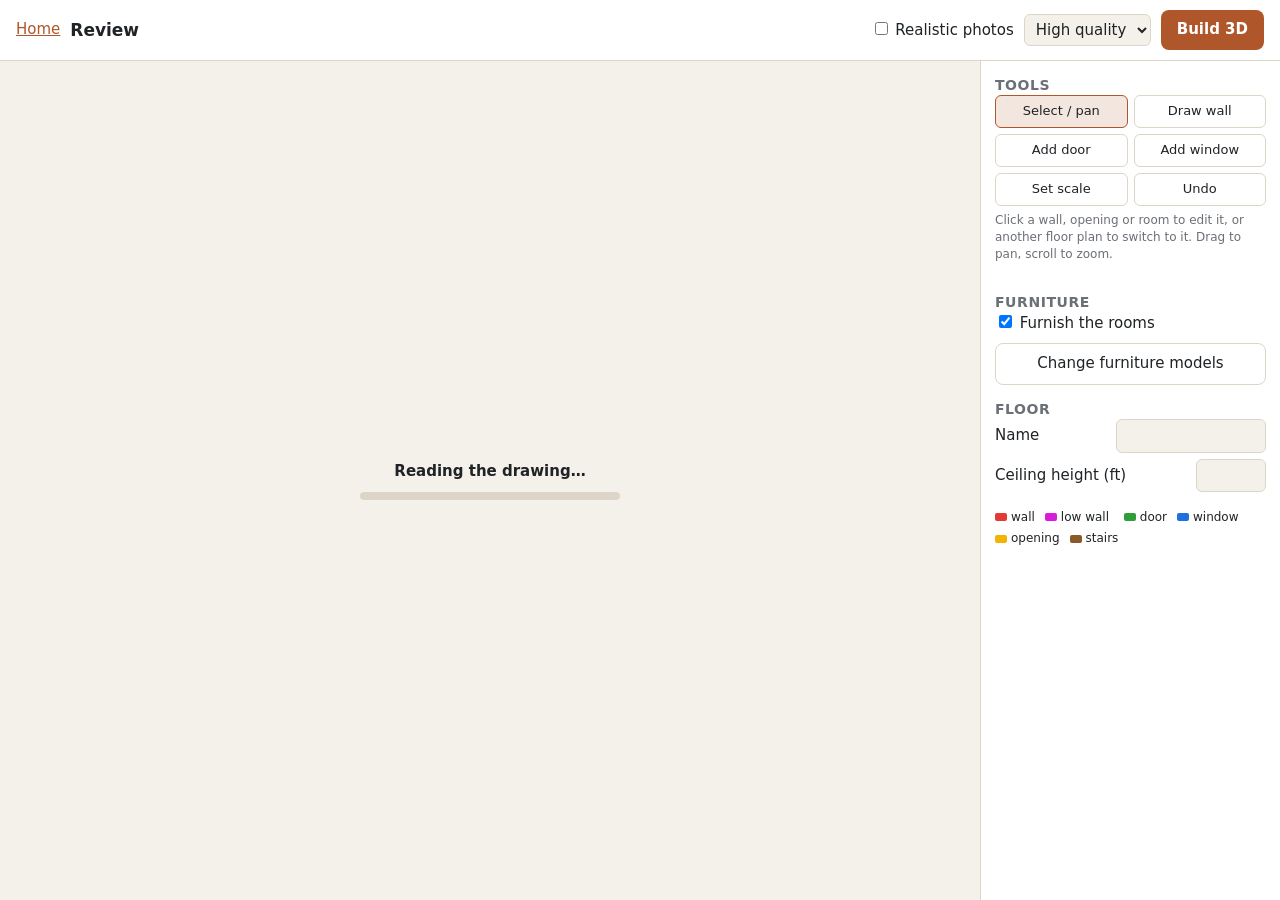
==== web/edit.html @ d623c63c "Realistic room photos rendered with Cycles; furniture models in the review page - review page: 'Real" ====
<!doctype html>
<html lang="en">
<head>
<meta charset="utf-8">
<meta name="viewport" content="width=device-width, initial-scale=1">
<title>Review Plan</title>
<link rel="stylesheet" href="/web/style.css?v=2">
<style>
  body { height: 100vh; display: flex; flex-direction: column; overflow: hidden; }
  header { display: flex; gap: 10px; align-items: center; padding: 10px 16px; border-bottom: 1px solid var(--line); background: var(--panel); flex-wrap: wrap; }
  header h2 { font-size: 17px; margin: 0 10px 0 0; }
  .tabs button { border: 1px solid var(--line); background: transparent; color: var(--ink); border-radius: 6px; padding: 5px 10px; cursor: pointer; }
  .tabs button.on { background: var(--ink); color: var(--bg); }
  main { flex: 1; display: flex; min-height: 0; }
  #stage { flex: 1; position: relative; background: #fff; overflow: hidden; cursor: crosshair; touch-action: none; }
  #cv { position: absolute; inset: 0; width: 100%; height: 100%; }
  aside { width: 300px; border-left: 1px solid var(--line); background: var(--panel); padding: 14px; overflow: auto; display: flex; flex-direction: column; gap: 14px; }
  aside h3 { margin: 0; font-size: 14px; text-transform: uppercase; letter-spacing: .04em; color: var(--muted); }
  .tools { display: grid; grid-template-columns: 1fr 1fr; gap: 6px; }
  .tools button { border: 1px solid var(--line); background: transparent; color: var(--ink); border-radius: 6px; padding: 6px; cursor: pointer; font-size: 13px; }
  .tools button.on { border-color: var(--accent); background: color-mix(in srgb, var(--accent) 15%, transparent); }
  .row { display: flex; gap: 8px; align-items: center; justify-content: space-between; }
  select, input[type=text], input[type=number] { background: var(--bg); color: var(--ink); border: 1px solid var(--line); border-radius: 6px; padding: 5px 7px; }
  .legend span { display: inline-flex; align-items: center; gap: 4px; margin-right: 10px; font-size: 12px; }
  .legend i { width: 12px; height: 8px; display: inline-block; border-radius: 2px; }
  #bfun { color: var(--accent); font-weight: 600; margin: 10px 0 0; display: flex; align-items: center; }
  #bfun[hidden] { display: none; }
  #bhead { display: flex; justify-content: space-between; align-items: baseline; }
  #beta { font-weight: 400; font-size: 13px; text-transform: none; letter-spacing: 0; }
  #bspin { width: 18px; height: 18px; flex: none; margin-right: 8px; fill: none; stroke: currentColor; stroke-width: 2;
           stroke-linecap: round; stroke-linejoin: round; }
  #bspin path { stroke-dasharray: 100; animation: drawhouse 2.6s ease-in-out infinite; }      /* drawn, held, wiped away */
  @keyframes drawhouse { 0% { stroke-dashoffset: 100; } 55%, 72% { stroke-dashoffset: 0; } 100% { stroke-dashoffset: -100; } }
  @media (prefers-reduced-motion: reduce) { #bspin path { animation: none; } }
  #wait { position: absolute; inset: 0; display: flex; align-items: center; justify-content: center; background: var(--bg); flex-direction: column; gap: 10px; padding: 16px; text-align: center; }
  @media (max-width: 760px) { main { flex-direction: column; } aside { width: auto; max-height: 45vh; border-left: 0; border-top: 1px solid var(--line); } }
</style>
</head>
<body>
<header>
  <a href="/" title="Back to the home page">Home</a>
  <h2 id="title">Review</h2>
  <div class="tabs" id="tabs"></div>
  <span class="muted" id="scale"></span>
  <span style="flex:1"></span>
  <label title="After the 3D build, Blender's Cycles engine renders a realistic photo of every room. About a minute more per room."><input type="checkbox" id="photos"> Realistic photos</label>
  <select id="quality" title="Quality">
    <option value="draft">Draft (fast)</option>
    <option value="high" selected>High quality</option>
  </select>
  <button class="btn" id="build">Build 3D</button>
</header>
<main>
  <div id="stage"><canvas id="cv"></canvas>
    <div id="wait"><b id="wmsg">Reading the drawing…</b><div class="bar" style="width:260px"><i id="wbar"></i></div><a href="/" id="back" hidden>Upload another file</a></div>
  </div>
  <aside>
    <div>
      <h3>Tools</h3>
      <div class="tools" id="tools">
        <button data-t="select" class="on">Select / pan</button>
        <button data-t="wall">Draw wall</button>
        <button data-t="door">Add door</button>
        <button data-t="window">Add window</button>
        <button data-t="scale">Set scale</button>
        <button id="undo">Undo</button>
      </div>
      <p class="muted" style="font-size:12px;margin:6px 0 0" id="hint">Click a wall, opening or room to edit it, or another floor plan to switch to it. Drag to pan, scroll to zoom.</p>
    </div>
    <div id="props"></div>
    <div>
      <h3>Furniture</h3>
      <label title="Untick to build empty rooms: walls, floors, doors, windows and lights only"><input type="checkbox" id="furn" checked> Furnish the rooms</label>
      <button class="btn ghost" id="models" type="button" style="margin-top:8px;width:100%">Change furniture models</button>
    </div>
    <div>
      <h3>Floor</h3>
      <div class="row"><span>Name</span><input type="text" id="fname" style="width:150px"></div>
      <div class="row" style="margin-top:6px"><span>Ceiling height (ft)</span><input type="number" id="fh" min="8" max="14" step="0.5" style="width:70px"></div>
    </div>
    <div class="legend">
      <span><i style="background:#e53935"></i>wall</span><span><i style="background:#d81bd8"></i>low wall</span>
      <span><i style="background:#2e9d3a"></i>door</span><span><i style="background:#1e6fe0"></i>window</span>
      <span><i style="background:#f2b400"></i>opening</span><span><i style="background:#8a5a2b"></i>stairs</span>
    </div>
    <div id="buildbox" hidden>
      <h3 id="bhead">3D build<span id="beta"></span></h3>
      <div class="bar"><i id="bbar"></i></div>
      <p id="bfun" hidden><svg id="bspin" viewBox="0 0 24 24" aria-hidden="true"><path pathLength="100" d="M3 11 12 3l9 8M5 9.5V21h14V9.5M10 21v-6h4v6"/></svg><span id="bword"></span></p>
      <p id="bmsg" class="muted" style="font-size:13px;margin-top:4px"></p>
      <a class="btn" id="open" hidden>Open walkthrough</a>
      <a class="btn ghost" id="openphotos" hidden style="margin-left:6px">Photos</a>
    </div>
  </aside>
</main>
<dialog id="modelsdlg" style="width:min(1000px,94vw);height:86vh;padding:0;border:1px solid var(--line);border-radius:12px;background:var(--bg)">
  <form method="dialog" style="position:absolute;right:10px;top:8px"><button class="btn ghost">Close</button></form>
  <iframe id="modelsframe" title="Furniture models" style="width:100%;height:100%;border:0"></iframe>
</dialog>
<script type="module" src="/web/edit.js"></script>
</body>
</html>
---- web/style.css ----
:root {
  --bg: #f4f1ea; --panel: #ffffff; --ink: #1f2326; --muted: #6b7076; --line: #ddd6c8; --accent: #b0562b; --accent-ink: #fff;
  --ok: #2f7d4a; --bad: #b3261e;
}
@media (prefers-color-scheme: dark) {
  :root:not([data-theme="light"]) { --bg: #16181b; --panel: #1f2226; --ink: #ecebe7; --muted: #9aa0a6; --line: #34383d; --accent: #e07a48;
    --ok: #6cc08a; --bad: #f28b82; }
}
* { box-sizing: border-box; }
body { margin: 0; font: 15px/1.45 system-ui, -apple-system, "Segoe UI", sans-serif; background: var(--bg); color: var(--ink); }
a { color: var(--accent); }
button, select, input { font: inherit; }
.btn { background: var(--accent); color: var(--accent-ink); border: 0; border-radius: 8px; padding: 9px 16px; cursor: pointer; font-weight: 600; }
.btn.ghost { background: transparent; color: var(--ink); border: 1px solid var(--line); font-weight: 500; }
.btn:disabled { opacity: .5; cursor: default; }
h1 { font-size: 28px; margin: 0 0 6px; }
.muted { color: var(--muted); }
/* ---- home page */
.wrap { max-width: 720px; margin: 0 auto; padding: 56px 20px 64px; }
.brand { font-weight: 700; letter-spacing: .02em; color: var(--accent); margin: 0 0 28px; }
.home h1 { font-size: clamp(28px, 5vw, 40px); line-height: 1.15; letter-spacing: -.01em; margin: 0; text-wrap: balance; }
#ascii { position: fixed; inset: 0; z-index: -1; margin: 0; overflow: hidden; pointer-events: none; user-select: none; white-space: pre;
  font: 14px/16px ui-monospace, "DejaVu Sans Mono", Menlo, Consolas, monospace; color: var(--accent); opacity: .38;
  /* dimmer behind the page's centre column so the text stays easy to read */
  mask-image: linear-gradient(90deg, #000 0, #000 calc(50% - 440px), rgba(0, 0, 0, .3) calc(50% - 340px), rgba(0, 0, 0, .3) calc(50% + 340px), #000 calc(50% + 440px), #000 100%); }
.sr { position: absolute; width: 1px; height: 1px; overflow: hidden; clip-path: inset(50%); }
.drop { display: block; border: 2px dashed var(--line); border-radius: 16px; padding: 44px 20px; text-align: center; background: var(--panel);
  margin: 32px 0 10px; cursor: pointer; transition: border-color .15s, background .15s; }
.drop:hover, .drop.over, .drop:focus-within { border-color: var(--accent); background: color-mix(in srgb, var(--accent) 6%, var(--panel)); }
.drop svg { width: 40px; height: 40px; color: var(--accent); display: block; margin: 0 auto 12px; }
.drop b { font-size: 18px; display: block; }
.drop span { color: var(--muted); font-size: 14px; }
.drop.busy { pointer-events: none; opacity: .7; }
#msg { min-height: 22px; margin: 0; font-size: 14px; text-align: center; }
.steps { text-align: center; color: var(--muted); font-size: 13px; letter-spacing: .04em; margin: 14px 0 0; }
.setup { background: var(--panel); border: 1px solid var(--line); border-radius: 12px; padding: 16px 18px; margin-top: 8px; }
.setup h2 { font-size: 16px; margin: 0 0 8px; }
.setup ul { margin: 0 0 12px; padding-left: 18px; }
.setup li { margin: 4px 0; }
.setup .muted { margin: 8px 0 0; font-size: 14px; }
.recent { margin-top: 48px; }
.recent h2 { font-size: 13px; text-transform: uppercase; letter-spacing: .06em; color: var(--muted); margin: 0 0 10px; }
.jobs { background: var(--panel); border: 1px solid var(--line); border-radius: 12px; overflow: hidden; }
.job { display: flex; align-items: center; gap: 12px; padding: 0 14px; border-top: 1px solid var(--line); }
.job:first-child { border-top: 0; }
.jobs:not(.all) .job:nth-child(n+6) { display: none; }
.job .main { flex: 1; min-width: 0; padding: 11px 0; text-decoration: none; color: var(--ink); }
.job .main:hover .name { color: var(--accent); }
.job .name { display: block; font-weight: 600; white-space: nowrap; overflow: hidden; text-overflow: ellipsis; }
.job .sub { display: block; font-size: 13px; color: var(--muted); }
.job .edit { font-size: 13px; white-space: nowrap; }
.chip { font-size: 12px; font-weight: 600; padding: 2px 9px; border-radius: 999px; white-space: nowrap; color: var(--muted);
  background: color-mix(in srgb, var(--muted) 14%, transparent); }
.chip.ok { color: var(--ok); background: color-mix(in srgb, var(--ok) 14%, transparent); }
.chip.bad { color: var(--bad); background: color-mix(in srgb, var(--bad) 12%, transparent); }
.more { margin-top: 10px; background: none; border: 0; color: var(--accent); cursor: pointer; padding: 4px 0; font-size: 14px; }
.links { text-align: center; margin: 4px 0 0; font-size: 14px; color: var(--muted); }
.links .more, .job .del { margin: 0; }
.job .del { font-size: 13px; color: var(--bad); }
.empty { padding: 16px 14px; color: var(--muted); font-size: 14px; }
.furn { display: grid; grid-template-columns: repeat(auto-fill, minmax(200px, 1fr)); gap: 14px; margin-top: 20px; }
.furn figure { margin: 0; background: var(--panel); border: 1px solid var(--line); border-radius: 12px; overflow: hidden; }
.furn img, .furn .wait { display: block; width: 100%; aspect-ratio: 4 / 3; object-fit: cover; background: var(--bg); }
.furn .wait { display: grid; place-items: center; color: var(--muted); font-size: 13px; }
.furn figcaption { padding: 10px 12px; display: flex; flex-wrap: wrap; gap: 6px 10px; align-items: center; }
.furn b { flex: 1 1 100%; }
.furn .more { margin: 0; font-size: 13px; }
@media (max-width: 560px) { .wrap { padding-top: 32px; } }
.bar { height: 8px; background: var(--line); border-radius: 4px; overflow: hidden; }
.bar > i { display: block; height: 100%; background: var(--accent); width: 0; transition: width .4s; }
.err { color: var(--bad); }
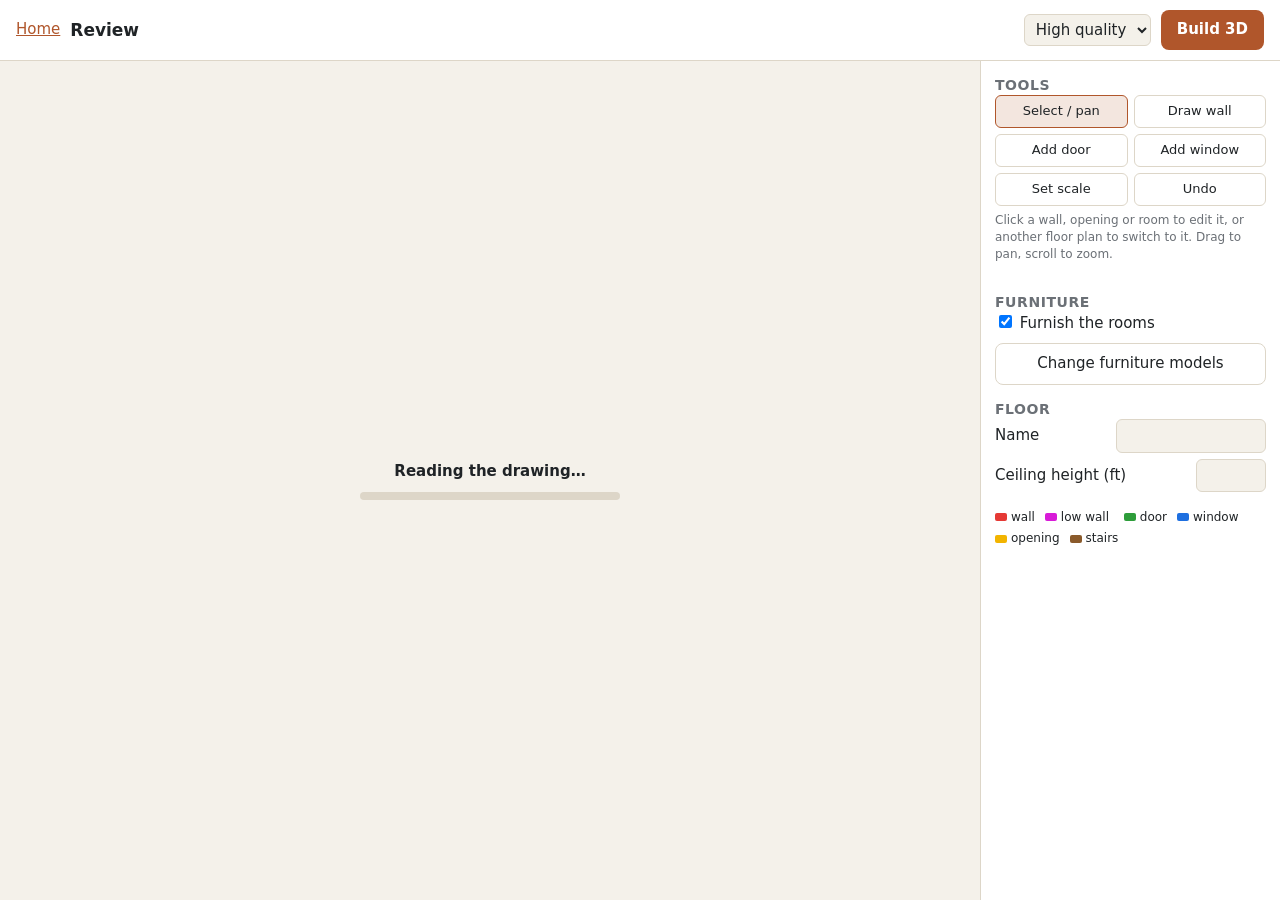
==== commit 38bda6f9: "Move realistic photos to the dev branch (beta); audit fixes - realistic photos are taken out of main" ====
--- a/web/edit.html
+++ b/web/edit.html
@@ -43,7 +43,6 @@
   <div class="tabs" id="tabs"></div>
   <span class="muted" id="scale"></span>
   <span style="flex:1"></span>
-  <label title="After the 3D build, Blender's Cycles engine renders a realistic photo of every room. About a minute more per room."><input type="checkbox" id="photos"> Realistic photos</label>
   <select id="quality" title="Quality">
     <option value="draft">Draft (fast)</option>
     <option value="high" selected>High quality</option>
@@ -89,7 +88,6 @@
       <p id="bfun" hidden><svg id="bspin" viewBox="0 0 24 24" aria-hidden="true"><path pathLength="100" d="M3 11 12 3l9 8M5 9.5V21h14V9.5M10 21v-6h4v6"/></svg><span id="bword"></span></p>
       <p id="bmsg" class="muted" style="font-size:13px;margin-top:4px"></p>
       <a class="btn" id="open" hidden>Open walkthrough</a>
-      <a class="btn ghost" id="openphotos" hidden style="margin-left:6px">Photos</a>
     </div>
   </aside>
 </main>
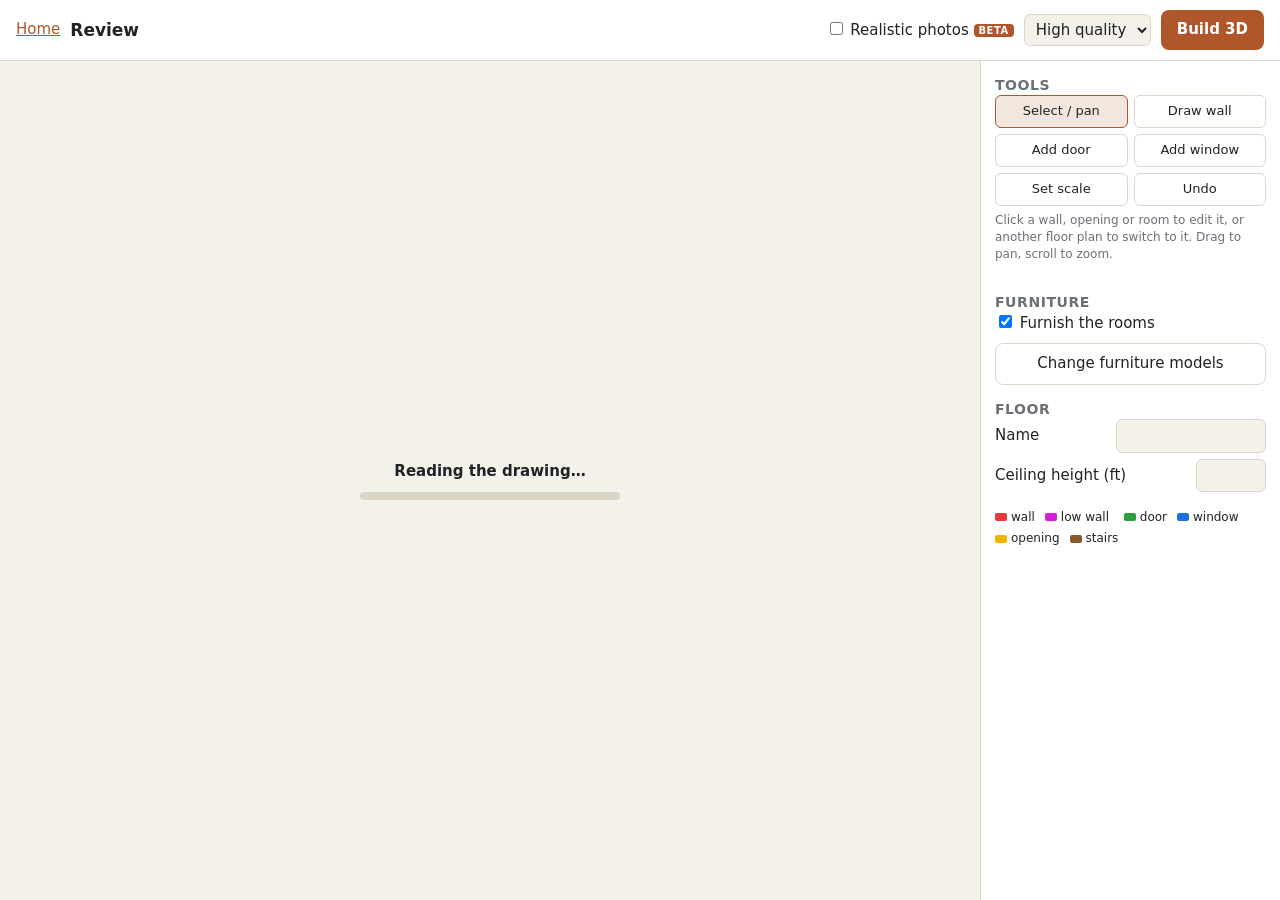
==== commit 1981dc8b: "Realistic room photos (BETA): Cycles renders of every room after the build Marked BETA in the review" ====
--- a/web/edit.html
+++ b/web/edit.html
@@ -32,6 +32,7 @@
   #bspin path { stroke-dasharray: 100; animation: drawhouse 2.6s ease-in-out infinite; }      /* drawn, held, wiped away */
   @keyframes drawhouse { 0% { stroke-dashoffset: 100; } 55%, 72% { stroke-dashoffset: 0; } 100% { stroke-dashoffset: -100; } }
   @media (prefers-reduced-motion: reduce) { #bspin path { animation: none; } }
+  .beta { font-size: 10px; font-weight: 700; letter-spacing: .05em; color: var(--accent-ink); background: var(--accent); border-radius: 4px; padding: 1px 5px; vertical-align: 1px; }
   #wait { position: absolute; inset: 0; display: flex; align-items: center; justify-content: center; background: var(--bg); flex-direction: column; gap: 10px; padding: 16px; text-align: center; }
   @media (max-width: 760px) { main { flex-direction: column; } aside { width: auto; max-height: 45vh; border-left: 0; border-top: 1px solid var(--line); } }
 </style>
@@ -43,6 +44,7 @@
   <div class="tabs" id="tabs"></div>
   <span class="muted" id="scale"></span>
   <span style="flex:1"></span>
+  <label title="After the 3D build, Blender's Cycles engine renders a realistic photo of every room. About a minute more per room."><input type="checkbox" id="photos"> Realistic photos <span class="beta">BETA</span></label>
   <select id="quality" title="Quality">
     <option value="draft">Draft (fast)</option>
     <option value="high" selected>High quality</option>
@@ -88,6 +90,7 @@
       <p id="bfun" hidden><svg id="bspin" viewBox="0 0 24 24" aria-hidden="true"><path pathLength="100" d="M3 11 12 3l9 8M5 9.5V21h14V9.5M10 21v-6h4v6"/></svg><span id="bword"></span></p>
       <p id="bmsg" class="muted" style="font-size:13px;margin-top:4px"></p>
       <a class="btn" id="open" hidden>Open walkthrough</a>
+      <a class="btn ghost" id="openphotos" hidden style="margin-left:6px">Photos</a>
     </div>
   </aside>
 </main>
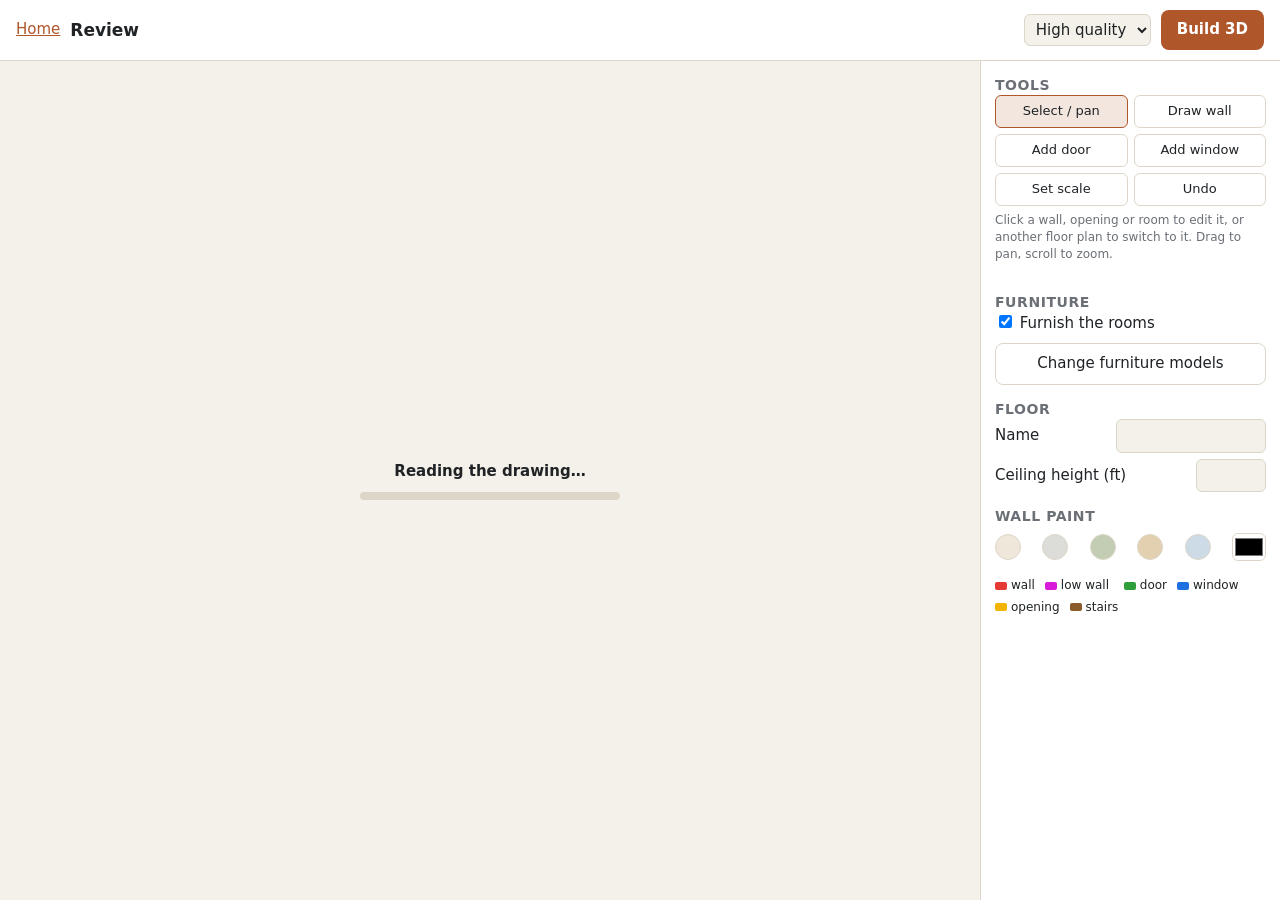
==== commit 9581ca4b: "Floor finish per room and a house-wide wall colour The review page's room panel gets a Floor finish " ====
--- a/web/edit.html
+++ b/web/edit.html
@@ -21,6 +21,9 @@
   .tools button.on { border-color: var(--accent); background: color-mix(in srgb, var(--accent) 15%, transparent); }
   .row { display: flex; gap: 8px; align-items: center; justify-content: space-between; }
   select, input[type=text], input[type=number] { background: var(--bg); color: var(--ink); border: 1px solid var(--line); border-radius: 6px; padding: 5px 7px; }
+  .sw { width: 26px; height: 26px; border-radius: 50%; border: 1px solid var(--line); cursor: pointer; padding: 0; }
+  .sw.on { outline: 2px solid var(--accent); outline-offset: 2px; }
+  #wc { width: 34px; height: 28px; padding: 0; border: 1px solid var(--line); border-radius: 6px; background: transparent; cursor: pointer; }
   .legend span { display: inline-flex; align-items: center; gap: 4px; margin-right: 10px; font-size: 12px; }
   .legend i { width: 12px; height: 8px; display: inline-block; border-radius: 2px; }
   #bfun { color: var(--accent); font-weight: 600; margin: 10px 0 0; display: flex; align-items: center; }
@@ -32,7 +35,6 @@
   #bspin path { stroke-dasharray: 100; animation: drawhouse 2.6s ease-in-out infinite; }      /* drawn, held, wiped away */
   @keyframes drawhouse { 0% { stroke-dashoffset: 100; } 55%, 72% { stroke-dashoffset: 0; } 100% { stroke-dashoffset: -100; } }
   @media (prefers-reduced-motion: reduce) { #bspin path { animation: none; } }
-  .beta { font-size: 10px; font-weight: 700; letter-spacing: .05em; color: var(--accent-ink); background: var(--accent); border-radius: 4px; padding: 1px 5px; vertical-align: 1px; }
   #wait { position: absolute; inset: 0; display: flex; align-items: center; justify-content: center; background: var(--bg); flex-direction: column; gap: 10px; padding: 16px; text-align: center; }
   @media (max-width: 760px) { main { flex-direction: column; } aside { width: auto; max-height: 45vh; border-left: 0; border-top: 1px solid var(--line); } }
 </style>
@@ -44,7 +46,6 @@
   <div class="tabs" id="tabs"></div>
   <span class="muted" id="scale"></span>
   <span style="flex:1"></span>
-  <label title="After the 3D build, Blender's Cycles engine renders a realistic photo of every room. About a minute more per room."><input type="checkbox" id="photos"> Realistic photos <span class="beta">BETA</span></label>
   <select id="quality" title="Quality">
     <option value="draft">Draft (fast)</option>
     <option value="high" selected>High quality</option>
@@ -79,6 +80,17 @@
       <div class="row"><span>Name</span><input type="text" id="fname" style="width:150px"></div>
       <div class="row" style="margin-top:6px"><span>Ceiling height (ft)</span><input type="number" id="fh" min="8" max="14" step="0.5" style="width:70px"></div>
     </div>
+    <div>
+      <h3>Wall paint</h3>
+      <div class="row" id="paint" style="margin-top:6px">
+        <button class="sw" data-c="#efe7da" title="Warm white" aria-label="Warm white"></button>
+        <button class="sw" data-c="#dcdcd8" title="Light grey" aria-label="Light grey"></button>
+        <button class="sw" data-c="#c3cdb4" title="Sage" aria-label="Sage"></button>
+        <button class="sw" data-c="#e2d0b0" title="Sand" aria-label="Sand"></button>
+        <button class="sw" data-c="#cddbe6" title="Pale blue" aria-label="Pale blue"></button>
+        <input type="color" id="wc" title="Any colour" aria-label="Wall colour">
+      </div>
+    </div>
     <div class="legend">
       <span><i style="background:#e53935"></i>wall</span><span><i style="background:#d81bd8"></i>low wall</span>
       <span><i style="background:#2e9d3a"></i>door</span><span><i style="background:#1e6fe0"></i>window</span>
@@ -90,7 +102,6 @@
       <p id="bfun" hidden><svg id="bspin" viewBox="0 0 24 24" aria-hidden="true"><path pathLength="100" d="M3 11 12 3l9 8M5 9.5V21h14V9.5M10 21v-6h4v6"/></svg><span id="bword"></span></p>
       <p id="bmsg" class="muted" style="font-size:13px;margin-top:4px"></p>
       <a class="btn" id="open" hidden>Open walkthrough</a>
-      <a class="btn ghost" id="openphotos" hidden style="margin-left:6px">Photos</a>
     </div>
   </aside>
 </main>
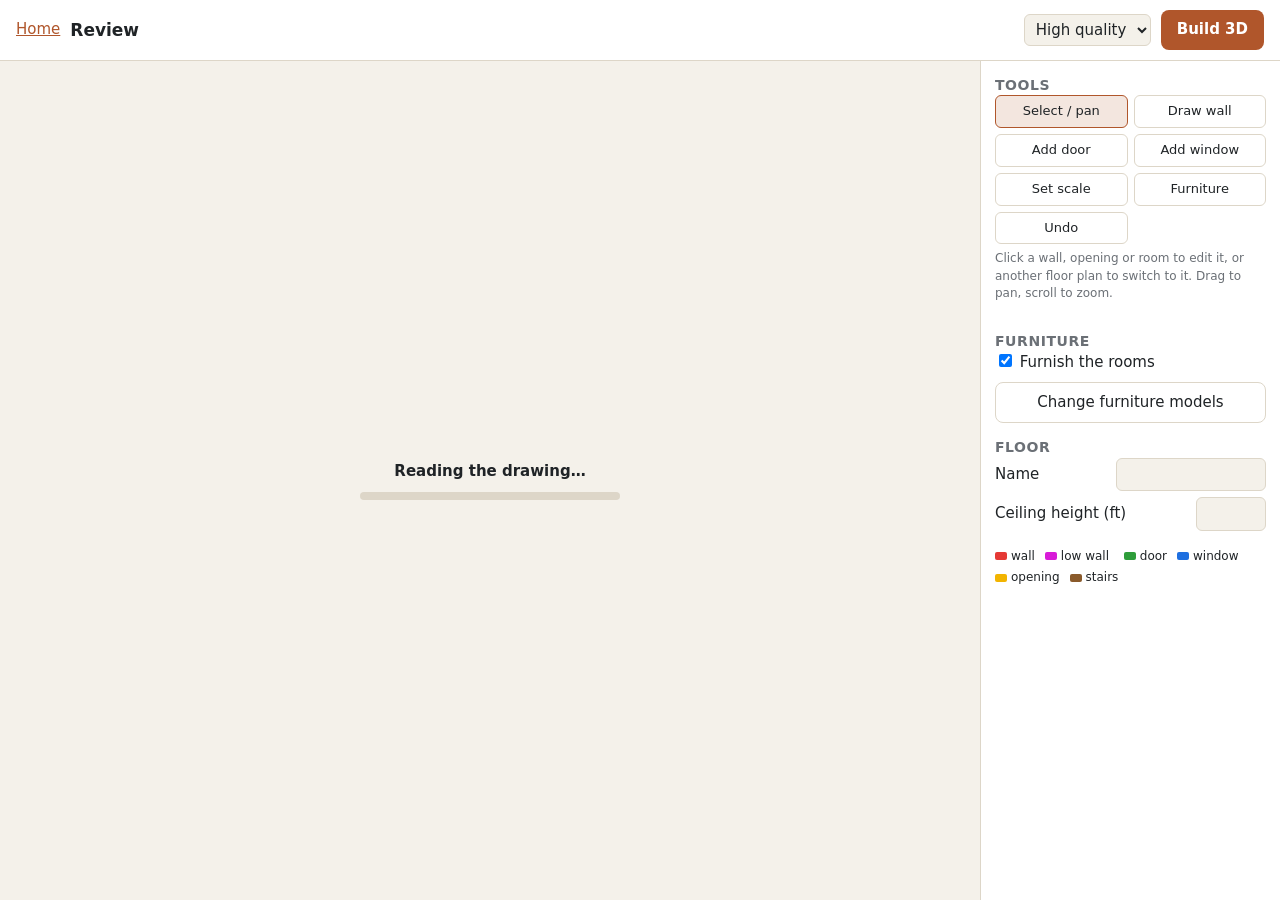
==== commit c9323d06: "Furniture tool on the review page: move, turn, delete and add items The review page gets a Furniture" ====
--- a/web/edit.html
+++ b/web/edit.html
@@ -21,9 +21,6 @@
   .tools button.on { border-color: var(--accent); background: color-mix(in srgb, var(--accent) 15%, transparent); }
   .row { display: flex; gap: 8px; align-items: center; justify-content: space-between; }
   select, input[type=text], input[type=number] { background: var(--bg); color: var(--ink); border: 1px solid var(--line); border-radius: 6px; padding: 5px 7px; }
-  .sw { width: 26px; height: 26px; border-radius: 50%; border: 1px solid var(--line); cursor: pointer; padding: 0; }
-  .sw.on { outline: 2px solid var(--accent); outline-offset: 2px; }
-  #wc { width: 34px; height: 28px; padding: 0; border: 1px solid var(--line); border-radius: 6px; background: transparent; cursor: pointer; }
   .legend span { display: inline-flex; align-items: center; gap: 4px; margin-right: 10px; font-size: 12px; }
   .legend i { width: 12px; height: 8px; display: inline-block; border-radius: 2px; }
   #bfun { color: var(--accent); font-weight: 600; margin: 10px 0 0; display: flex; align-items: center; }
@@ -65,6 +62,7 @@
         <button data-t="door">Add door</button>
         <button data-t="window">Add window</button>
         <button data-t="scale">Set scale</button>
+        <button data-t="furniture">Furniture</button>
         <button id="undo">Undo</button>
       </div>
       <p class="muted" style="font-size:12px;margin:6px 0 0" id="hint">Click a wall, opening or room to edit it, or another floor plan to switch to it. Drag to pan, scroll to zoom.</p>
@@ -79,17 +77,6 @@
       <h3>Floor</h3>
       <div class="row"><span>Name</span><input type="text" id="fname" style="width:150px"></div>
       <div class="row" style="margin-top:6px"><span>Ceiling height (ft)</span><input type="number" id="fh" min="8" max="14" step="0.5" style="width:70px"></div>
-    </div>
-    <div>
-      <h3>Wall paint</h3>
-      <div class="row" id="paint" style="margin-top:6px">
-        <button class="sw" data-c="#efe7da" title="Warm white" aria-label="Warm white"></button>
-        <button class="sw" data-c="#dcdcd8" title="Light grey" aria-label="Light grey"></button>
-        <button class="sw" data-c="#c3cdb4" title="Sage" aria-label="Sage"></button>
-        <button class="sw" data-c="#e2d0b0" title="Sand" aria-label="Sand"></button>
-        <button class="sw" data-c="#cddbe6" title="Pale blue" aria-label="Pale blue"></button>
-        <input type="color" id="wc" title="Any colour" aria-label="Wall colour">
-      </div>
     </div>
     <div class="legend">
       <span><i style="background:#e53935"></i>wall</span><span><i style="background:#d81bd8"></i>low wall</span>
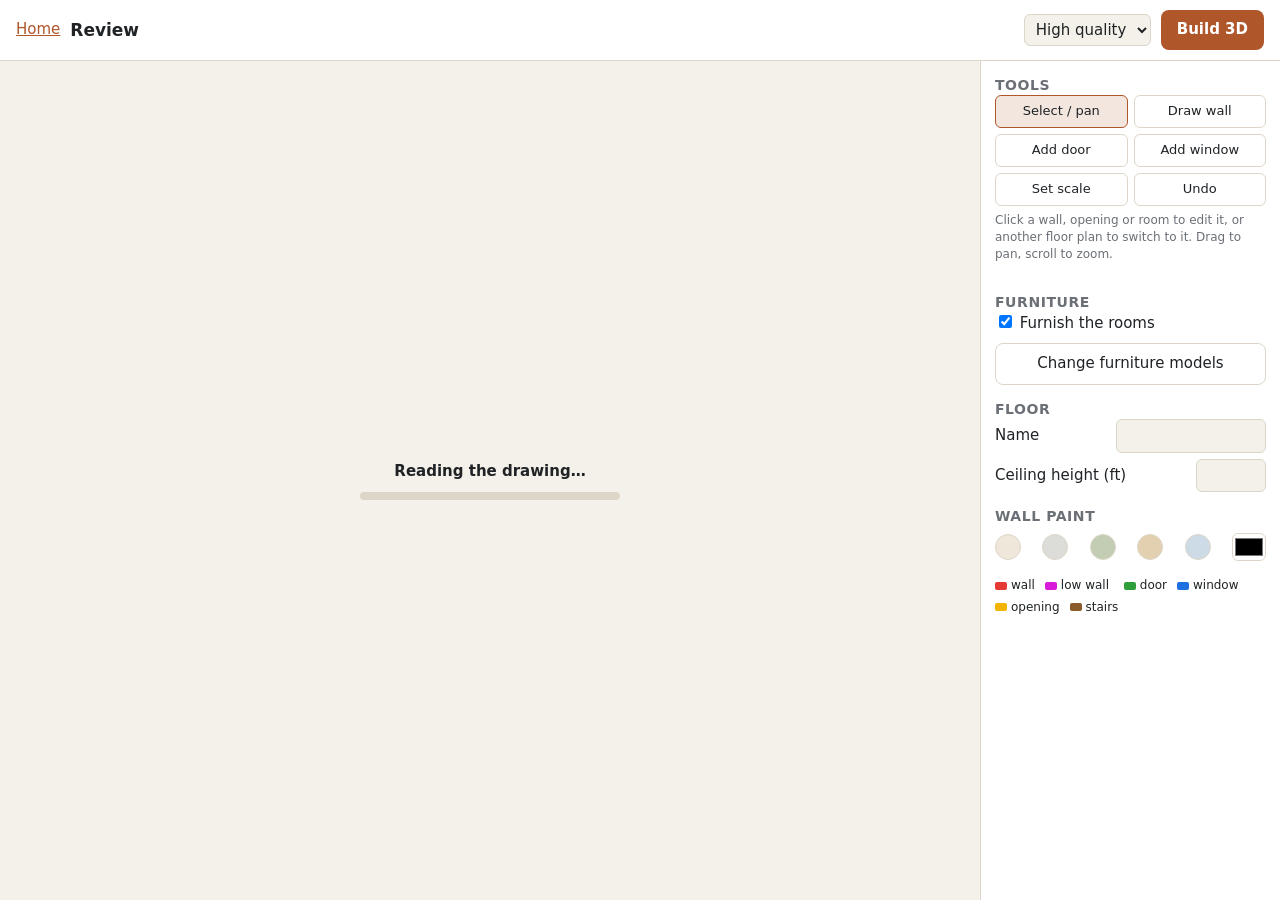
==== commit 0eb326de: "Merge #1: floor finish per room and a house-wide wall colour" ====
--- a/web/edit.html
+++ b/web/edit.html
@@ -21,6 +21,9 @@
   .tools button.on { border-color: var(--accent); background: color-mix(in srgb, var(--accent) 15%, transparent); }
   .row { display: flex; gap: 8px; align-items: center; justify-content: space-between; }
   select, input[type=text], input[type=number] { background: var(--bg); color: var(--ink); border: 1px solid var(--line); border-radius: 6px; padding: 5px 7px; }
+  .sw { width: 26px; height: 26px; border-radius: 50%; border: 1px solid var(--line); cursor: pointer; padding: 0; }
+  .sw.on { outline: 2px solid var(--accent); outline-offset: 2px; }
+  #wc { width: 34px; height: 28px; padding: 0; border: 1px solid var(--line); border-radius: 6px; background: transparent; cursor: pointer; }
   .legend span { display: inline-flex; align-items: center; gap: 4px; margin-right: 10px; font-size: 12px; }
   .legend i { width: 12px; height: 8px; display: inline-block; border-radius: 2px; }
   #bfun { color: var(--accent); font-weight: 600; margin: 10px 0 0; display: flex; align-items: center; }
@@ -62,7 +65,6 @@
         <button data-t="door">Add door</button>
         <button data-t="window">Add window</button>
         <button data-t="scale">Set scale</button>
-        <button data-t="furniture">Furniture</button>
         <button id="undo">Undo</button>
       </div>
       <p class="muted" style="font-size:12px;margin:6px 0 0" id="hint">Click a wall, opening or room to edit it, or another floor plan to switch to it. Drag to pan, scroll to zoom.</p>
@@ -77,6 +79,17 @@
       <h3>Floor</h3>
       <div class="row"><span>Name</span><input type="text" id="fname" style="width:150px"></div>
       <div class="row" style="margin-top:6px"><span>Ceiling height (ft)</span><input type="number" id="fh" min="8" max="14" step="0.5" style="width:70px"></div>
+    </div>
+    <div>
+      <h3>Wall paint</h3>
+      <div class="row" id="paint" style="margin-top:6px">
+        <button class="sw" data-c="#efe7da" title="Warm white" aria-label="Warm white"></button>
+        <button class="sw" data-c="#dcdcd8" title="Light grey" aria-label="Light grey"></button>
+        <button class="sw" data-c="#c3cdb4" title="Sage" aria-label="Sage"></button>
+        <button class="sw" data-c="#e2d0b0" title="Sand" aria-label="Sand"></button>
+        <button class="sw" data-c="#cddbe6" title="Pale blue" aria-label="Pale blue"></button>
+        <input type="color" id="wc" title="Any colour" aria-label="Wall colour">
+      </div>
     </div>
     <div class="legend">
       <span><i style="background:#e53935"></i>wall</span><span><i style="background:#d81bd8"></i>low wall</span>
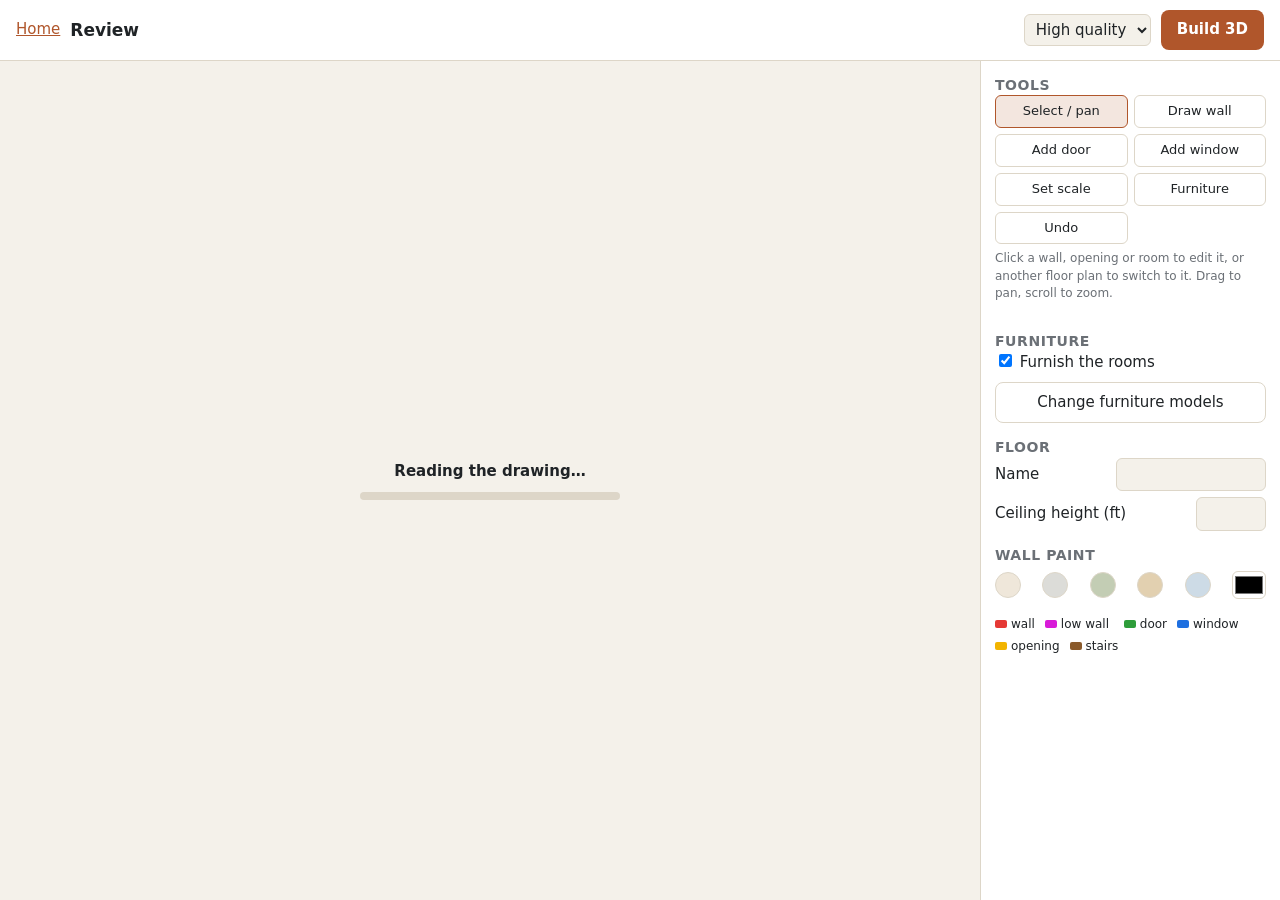
==== commit 31d57221: "Merge #4: furniture tool on the review page # Conflicts: #	server.py" ====
--- a/web/edit.html
+++ b/web/edit.html
@@ -65,6 +65,7 @@
         <button data-t="door">Add door</button>
         <button data-t="window">Add window</button>
         <button data-t="scale">Set scale</button>
+        <button data-t="furniture">Furniture</button>
         <button id="undo">Undo</button>
       </div>
       <p class="muted" style="font-size:12px;margin:6px 0 0" id="hint">Click a wall, opening or room to edit it, or another floor plan to switch to it. Drag to pan, scroll to zoom.</p>
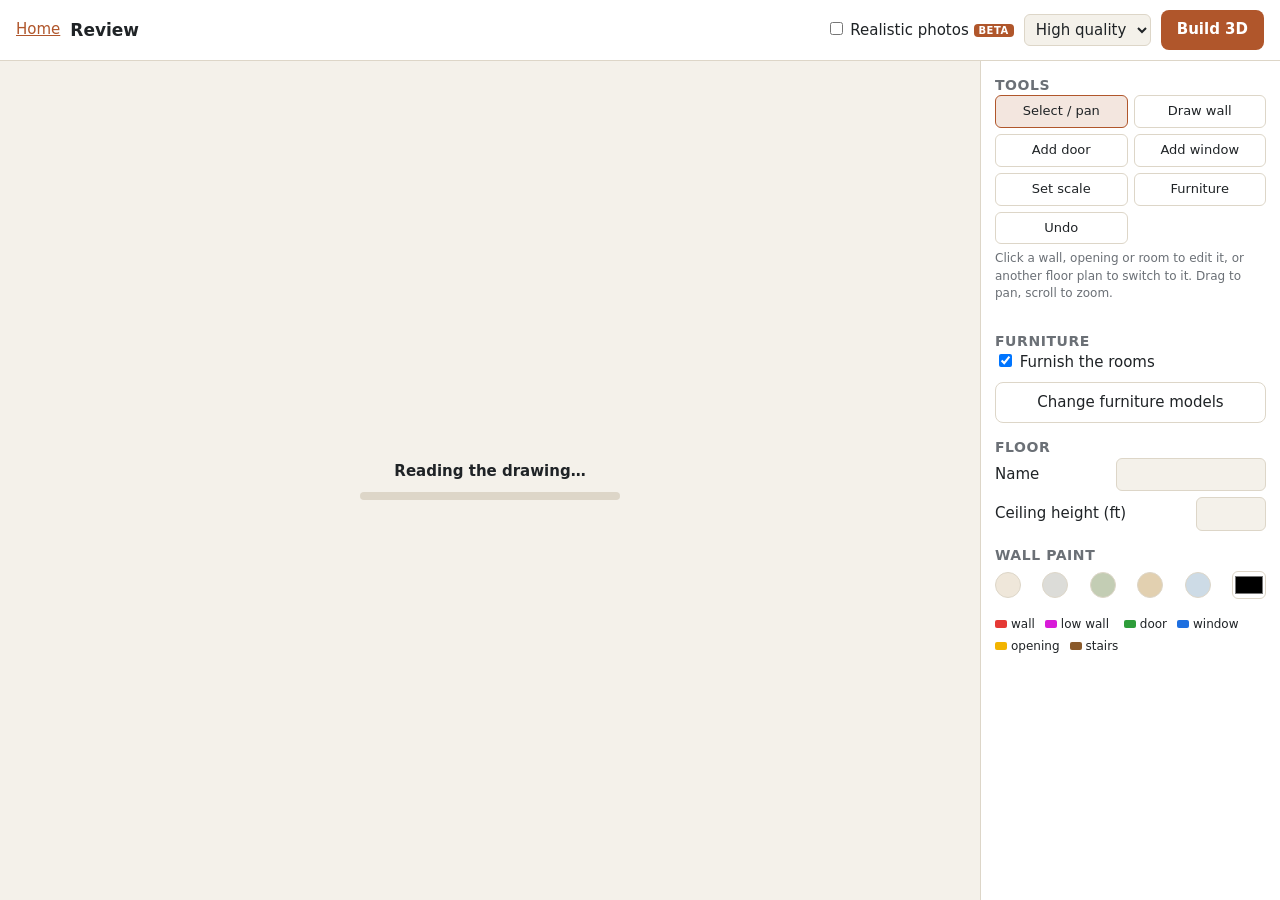
==== commit 816b8c48: "Merge branch 'main' into dev # Conflicts: #	README.md #	web/view.html #	web/view.js" ====
--- a/web/edit.html
+++ b/web/edit.html
@@ -35,6 +35,7 @@
   #bspin path { stroke-dasharray: 100; animation: drawhouse 2.6s ease-in-out infinite; }      /* drawn, held, wiped away */
   @keyframes drawhouse { 0% { stroke-dashoffset: 100; } 55%, 72% { stroke-dashoffset: 0; } 100% { stroke-dashoffset: -100; } }
   @media (prefers-reduced-motion: reduce) { #bspin path { animation: none; } }
+  .beta { font-size: 10px; font-weight: 700; letter-spacing: .05em; color: var(--accent-ink); background: var(--accent); border-radius: 4px; padding: 1px 5px; vertical-align: 1px; }
   #wait { position: absolute; inset: 0; display: flex; align-items: center; justify-content: center; background: var(--bg); flex-direction: column; gap: 10px; padding: 16px; text-align: center; }
   @media (max-width: 760px) { main { flex-direction: column; } aside { width: auto; max-height: 45vh; border-left: 0; border-top: 1px solid var(--line); } }
 </style>
@@ -46,6 +47,7 @@
   <div class="tabs" id="tabs"></div>
   <span class="muted" id="scale"></span>
   <span style="flex:1"></span>
+  <label title="After the 3D build, Blender's Cycles engine renders a realistic photo of every room. About a minute more per room."><input type="checkbox" id="photos"> Realistic photos <span class="beta">BETA</span></label>
   <select id="quality" title="Quality">
     <option value="draft">Draft (fast)</option>
     <option value="high" selected>High quality</option>
@@ -103,6 +105,7 @@
       <p id="bfun" hidden><svg id="bspin" viewBox="0 0 24 24" aria-hidden="true"><path pathLength="100" d="M3 11 12 3l9 8M5 9.5V21h14V9.5M10 21v-6h4v6"/></svg><span id="bword"></span></p>
       <p id="bmsg" class="muted" style="font-size:13px;margin-top:4px"></p>
       <a class="btn" id="open" hidden>Open walkthrough</a>
+      <a class="btn ghost" id="openphotos" hidden style="margin-left:6px">Photos</a>
     </div>
   </aside>
 </main>
